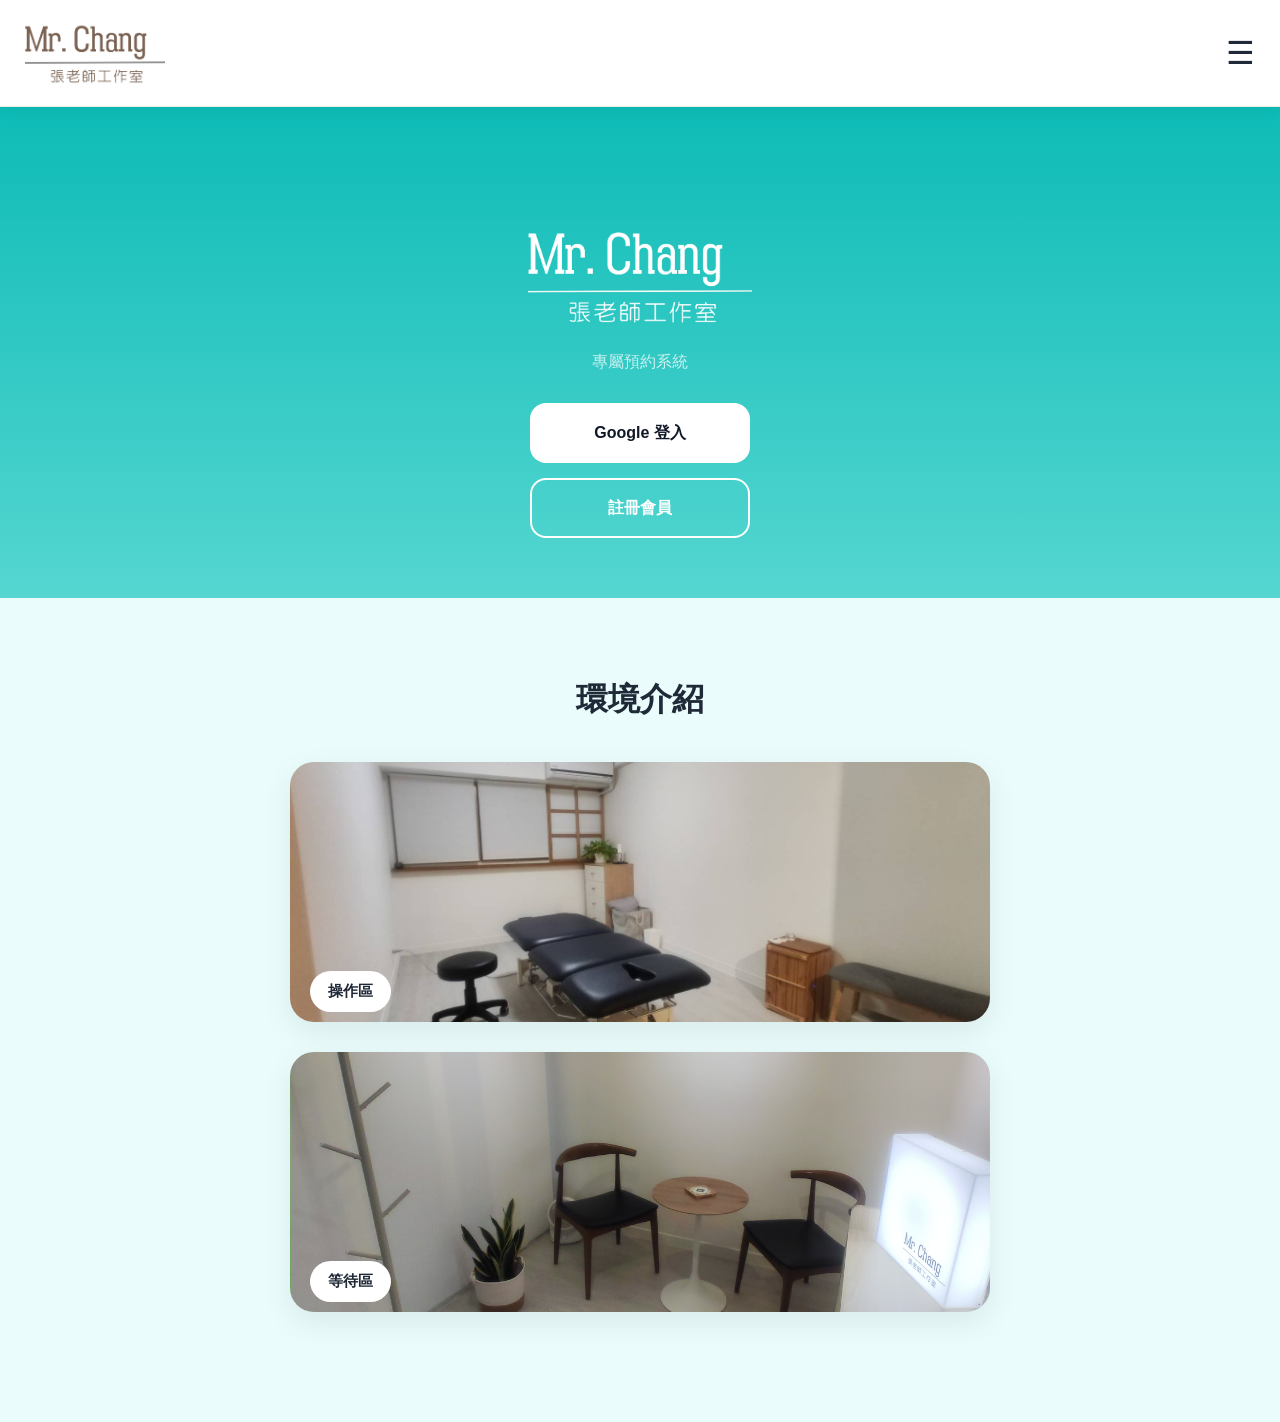
==== index.html @ dcbbfa02 "Update index.html" ====
<!DOCTYPE html>
<html lang="zh-Hant">

<head>
    <meta charset="UTF-8">
    <meta name="viewport" content="width=device-width, initial-scale=1.0">

    <title>Mr. Chang 張老師工作室</title>

    <link rel="stylesheet" href="css/base.css">
    <link rel="stylesheet" href="css/components.css">
    <link rel="stylesheet" href="css/animations.css">
</head>

<body>

    <nav class="navbar">
    
        <img src="assets/logo1.png" class="nav-logo">
    
        <button id="menuBtn">
            ☰
        </button>
    
    </nav>
    
    <div id="mobileMenu" class="mobile-menu">
    
        <a href="index.html">首頁</a>
        <a href="login.html">登入</a>
        <a href="register.html">註冊會員</a>
    
    </div>

    <main class="hero">
    
        <div class="hero-content">
    
            <img
                src="assets/logo.png"
                class="brand-logo"
                alt="Mr. Chang 張老師工作室">
        
            <p class="description">
                專屬預約系統
            </p>
    
            <div class="hero-buttons">
    
                <button class="primary-btn">
                    Google 登入
                </button>
    
                <button class="secondary-btn">
                    註冊會員
                </button>
    
            </div>
    
        </div>
    
    </main>

    <section class="environment">

        <h2>環境介紹</h2>
    
        <div class="env-card">

            <img
                src="assets/images/clinic.jpg"
                alt="操作區">
        
            <span class="env-tag">
                操作區
            </span>
        
        </div>
    
        <div class="env-card">

            <img
                src="assets/images/waiting.jpg"
                alt="等待區">
        
            <span class="env-tag">
                等待區
            </span>
        
        </div>
    
    </section>

    <script src="js/script.js"></script>

</body>

</html>
---- css/base.css ----
:root{
    --primary:#0ABAB5;
    --background:#0ABAB5;
    --text:#1F2937;
    --white:#FFFFFF;
}

*{
    margin:0;
    padding:0;
    box-sizing:border-box;
}

body{
    font-family:"Noto Sans TC", sans-serif;
    background:var(--background);
    color:var(--text);
}

.hero{
    min-height:auto;

    display:flex;
    flex-direction:column;
    justify-content:center;
    align-items:center;

    padding:120px 20px 60px;

    text-align:center;

    background:
    linear-gradient(
        180deg,
        #0ABAB5,
        #55D6D1
    );

    margin-top:80px;
}

.hero-image{
    width:100%;
    max-width:420px;

    margin-top:35px;
}

.hero-image img{

    width:100%;

    border-radius:24px;

    box-shadow:
    0 20px 40px rgba(0,0,0,.15);
}

.hero h1{

    color:white;

    font-size:2.4rem;

    line-height:1.1;

    margin-top:15px;
}

@media (max-width:768px){

    .hero{
        padding:40px 25px;
    }

    .hero-buttons{
        justify-content:center;
    }

    .hero h1{
        font-size:3rem;
    }

}
---- css/components.css ----
.enter-btn{

    background:white;

    color:#1F2937;

    border:none;

    border-radius:12px;

    padding:14px 32px;

    font-weight:600;
}

.enter-btn:hover{
    transform:translateY(-2px);
}

.badge{

    display:inline-block;

    padding:10px 18px;

    border-radius:999px;

    background:
    rgba(255,255,255,.2);

    color:white;

    font-size:.8rem;

    margin-bottom:20px;

}

.hero-buttons{

    display:flex;

    flex-direction:column;

    align-items:center;

    gap:15px;

    margin-top:30px;
}

.primary-btn,
.secondary-btn{

    width:220px;

    height:60px;

    border-radius:16px;

    font-size:1rem;

    font-weight:600;

    cursor:pointer;

    transition:.25s;
}

.primary-btn{

    background:white;

    color:#111827;

    border:none;
}

.secondary-btn{

    background:transparent;

    color:white;

    border:2px solid white;
}

.description{

    color:white;

    opacity:.75;

    margin-top:15px;

    font-size:1rem;
}

.navbar{

    position:fixed;

    top:0;
    left:0;

    width:100%;

    padding:18px 25px;

    display:flex;

    justify-content:space-between;

    align-items:center;

    background:white;

    border-bottom:
        1px solid rgba(0,0,0,.08);

    box-shadow:
        0 2px 15px rgba(0,0,0,.06);

    z-index:1000;
}

.logo{

    color:#1F2937;

    font-size:1.3rem;

    font-weight:700;

}

#menuBtn{

    background:none;

    border:none;

    color:#1F2937;

    font-size:2rem;

    cursor:pointer;

}

.mobile-menu{

    position:fixed;

    top:70px;

    left:0;

    width:100%;

    background:white;

    display:none;

    flex-direction:column;

    padding:20px;
}

.mobile-menu a{

    text-decoration:none;

    color:#1F2937;

    padding:15px 0;
}

.about{

    padding:80px 25px;

    background:white;

    text-align:center;
}

.about h2{

    font-size:2rem;

    margin-bottom:20px;

    color:#1F2937;
}

.about p{

    max-width:600px;

    margin:auto;

    line-height:1.8;

    color:#6B7280;
}

/* ===== 環境介紹 ===== */

.environment{

    padding:80px 20px;

    background:#EAFDFC;

    text-align:center;

}

.environment h2{

    font-size:2rem;

    color:#1F2937;

    margin-bottom:40px;

}

.env-card{

    position:relative;

    max-width:700px;

    margin:0 auto 30px;

    overflow:hidden;

    border-radius:24px;

    box-shadow:
        0 10px 30px rgba(0,0,0,.08);

}

.env-card img{
    width:100%;
    height:260px;
    object-fit:cover;
    display:block;
}

/* 手機版優化 */

@media (max-width:768px){

    .environment{

        padding:60px 20px;

    }

    .environment h2{

        font-size:1.8rem;

    }

    .env-card{

        margin-bottom:30px;

    }

}

.env-tag{

    position:absolute;

    left:20px;

    bottom:10px;

    background:white;

    color:#1F2937;

    padding:10px 18px;

    border-radius:999px;

    font-size:0.95rem;

    font-weight:600;

    backdrop-filter:blur(8px);

}

.auth-page{

    min-height:100vh;

    display:flex;

    justify-content:center;

    align-items:center;

    background:
    linear-gradient(
        135deg,
        #0ABAB5,
        #55D6D1
    );

}

.auth-card{

    width:90%;

    max-width:400px;

    background:white;

    padding:60px 35px;

    border-radius:24px;

    text-align:center;

    box-shadow:
        0 10px 30px rgba(0,0,0,.12);

}

.auth-card h1{

    margin-bottom:16px;

}

.auth-card p{

    margin-bottom:30px;

    color:#6B7280;

}

.auth-card .primary-btn{

    width:220px;

    height:60px;

    margin:auto;

}

@media (max-width:768px){

    .auth-card{

        width:90%;

        padding:45px 25px;

    }

}

/* ===== Logo ===== */

.nav-logo{

    width:140px;

    height:auto;

    display:block;

}

.brand-logo{

    width:280px;

    max-width:80%;

    height:auto;

    display:block;

    margin:20px auto;

}
---- css/animations.css ----
.hero{
    animation:fadeIn .8s ease;
}

@keyframes fadeIn{

    from{
        opacity:0;
        transform:translateY(20px);
    }

    to{
        opacity:1;
        transform:translateY(0);
    }

}
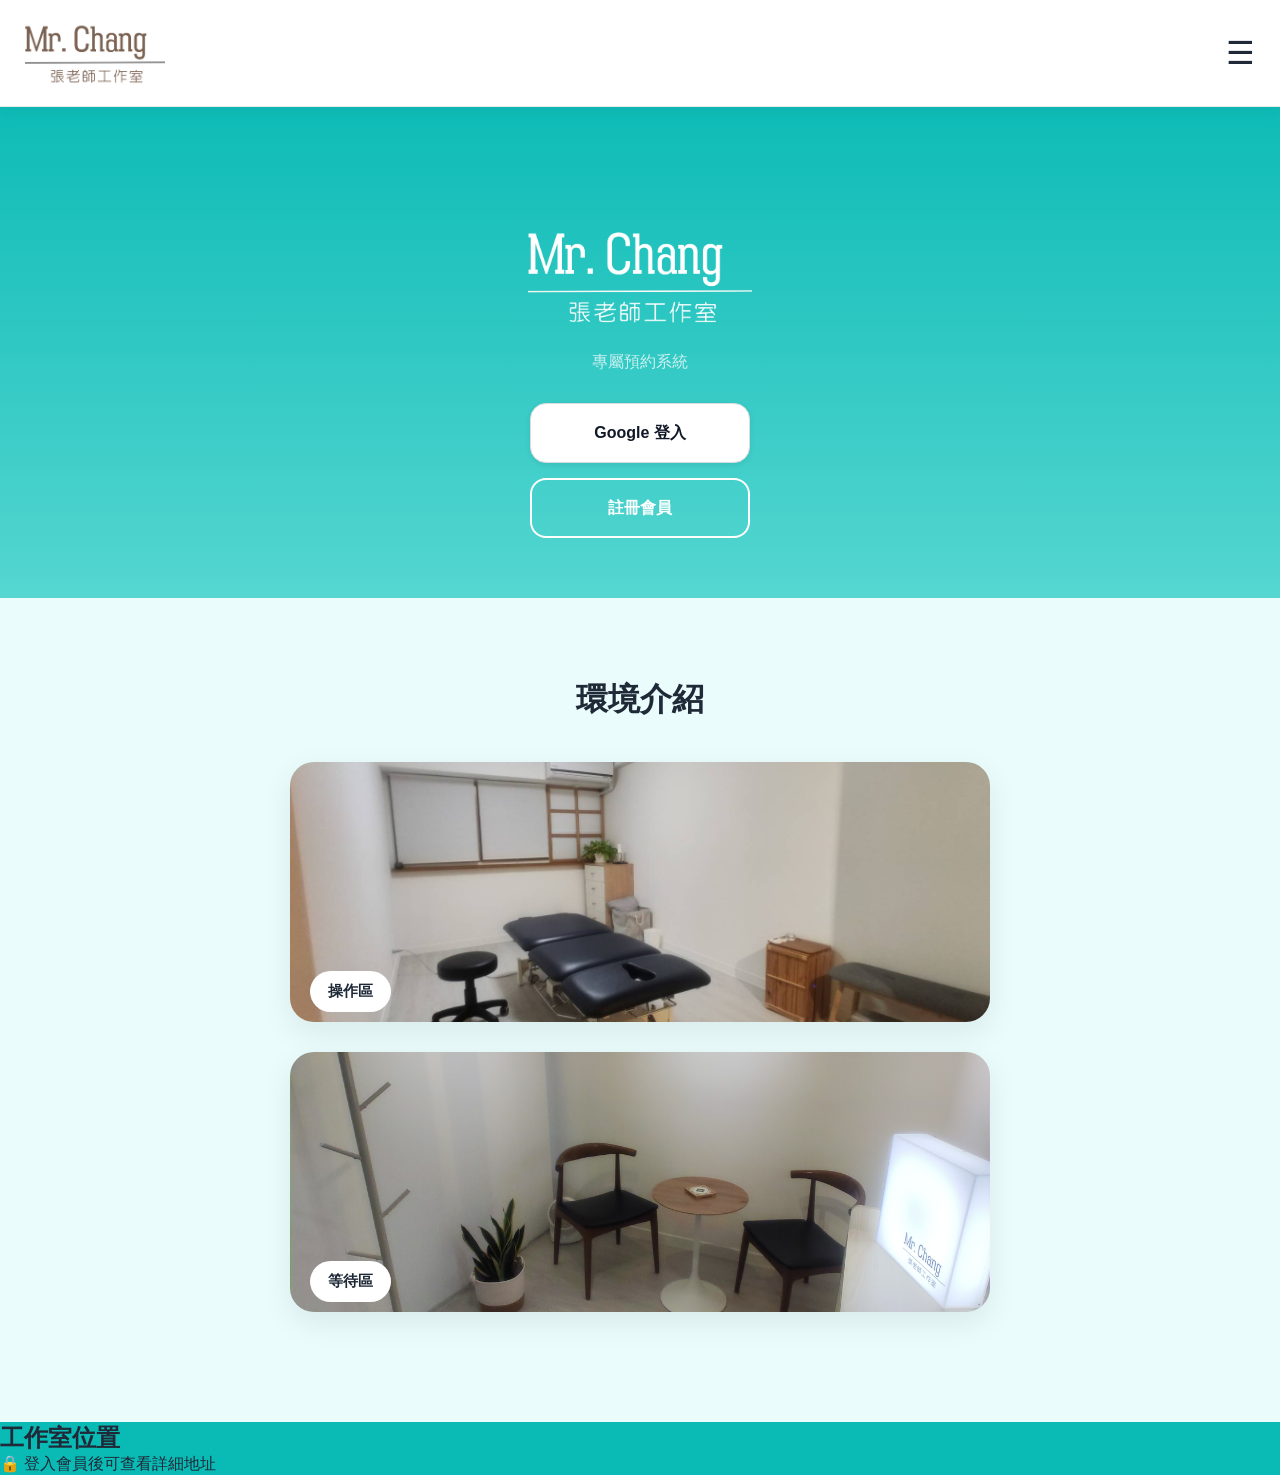
==== commit 65cf9b92: "Update index.html" ====
--- a/index.html
+++ b/index.html
@@ -46,15 +46,23 @@
             </p>
     
             <div class="hero-buttons">
-    
-                <button class="primary-btn">
+            
+                <a
+                    href="login.html"
+                    class="primary-btn">
+            
                     Google 登入
-                </button>
-    
-                <button class="secondary-btn">
+            
+                </a>
+            
+                <a
+                    href="register.html"
+                    class="secondary-btn">
+            
                     註冊會員
-                </button>
-    
+            
+                </a>
+            
             </div>
     
         </div>
@@ -91,6 +99,20 @@
     
     </section>
 
+    <section class="location">
+
+        <h2>工作室位置</h2>
+    
+        <div id="locationContent">
+    
+            <p>
+                🔒 登入會員後可查看詳細地址
+            </p>
+    
+        </div>
+    
+    </section>
+
     <script src="js/script.js"></script>
 
 </body>
--- a/css/components.css
+++ b/css/components.css
@@ -73,7 +73,11 @@
 
     color:#111827;
 
-    border:none;
+    border:1px solid #DADCE0;
+
+    box-shadow:
+        0 2px 6px rgba(0,0,0,.08);
+
 }
 
 .secondary-btn{
@@ -152,7 +156,7 @@
 
     position:fixed;
 
-    top:70px;
+    top:85px;
 
     left:0;
 
@@ -398,3 +402,81 @@
     margin:20px auto;
 
 }
+
+.auth-logo{
+
+    width:180px;
+
+    height:auto;
+
+    display:block;
+
+    margin:0 auto 25px;
+
+}
+
+.primary-btn,
+.secondary-btn{
+
+    display:flex;
+
+    justify-content:center;
+
+    align-items:center;
+
+    text-decoration:none;
+
+}
+
+.back-home{
+
+    display:inline-block;
+
+    margin-bottom:25px;
+
+    text-decoration:none;
+
+    color:#6B7280;
+
+    font-size:0.95rem;
+
+    transition:.2s;
+
+}
+
+.back-home:hover{
+
+    color:#0ABAB5;
+
+}
+
+.google-icon{
+
+    width:22px;
+
+    height:22px;
+
+    margin-right:10px;
+
+}
+
+.profile-actions{
+
+    display:flex;
+
+    flex-direction:column;
+
+    gap:15px;
+
+    margin-top:30px;
+
+}
+
+.profile-actions .primary-btn,
+.profile-actions .secondary-btn{
+
+    width:220px;
+
+    margin:auto;
+
+}
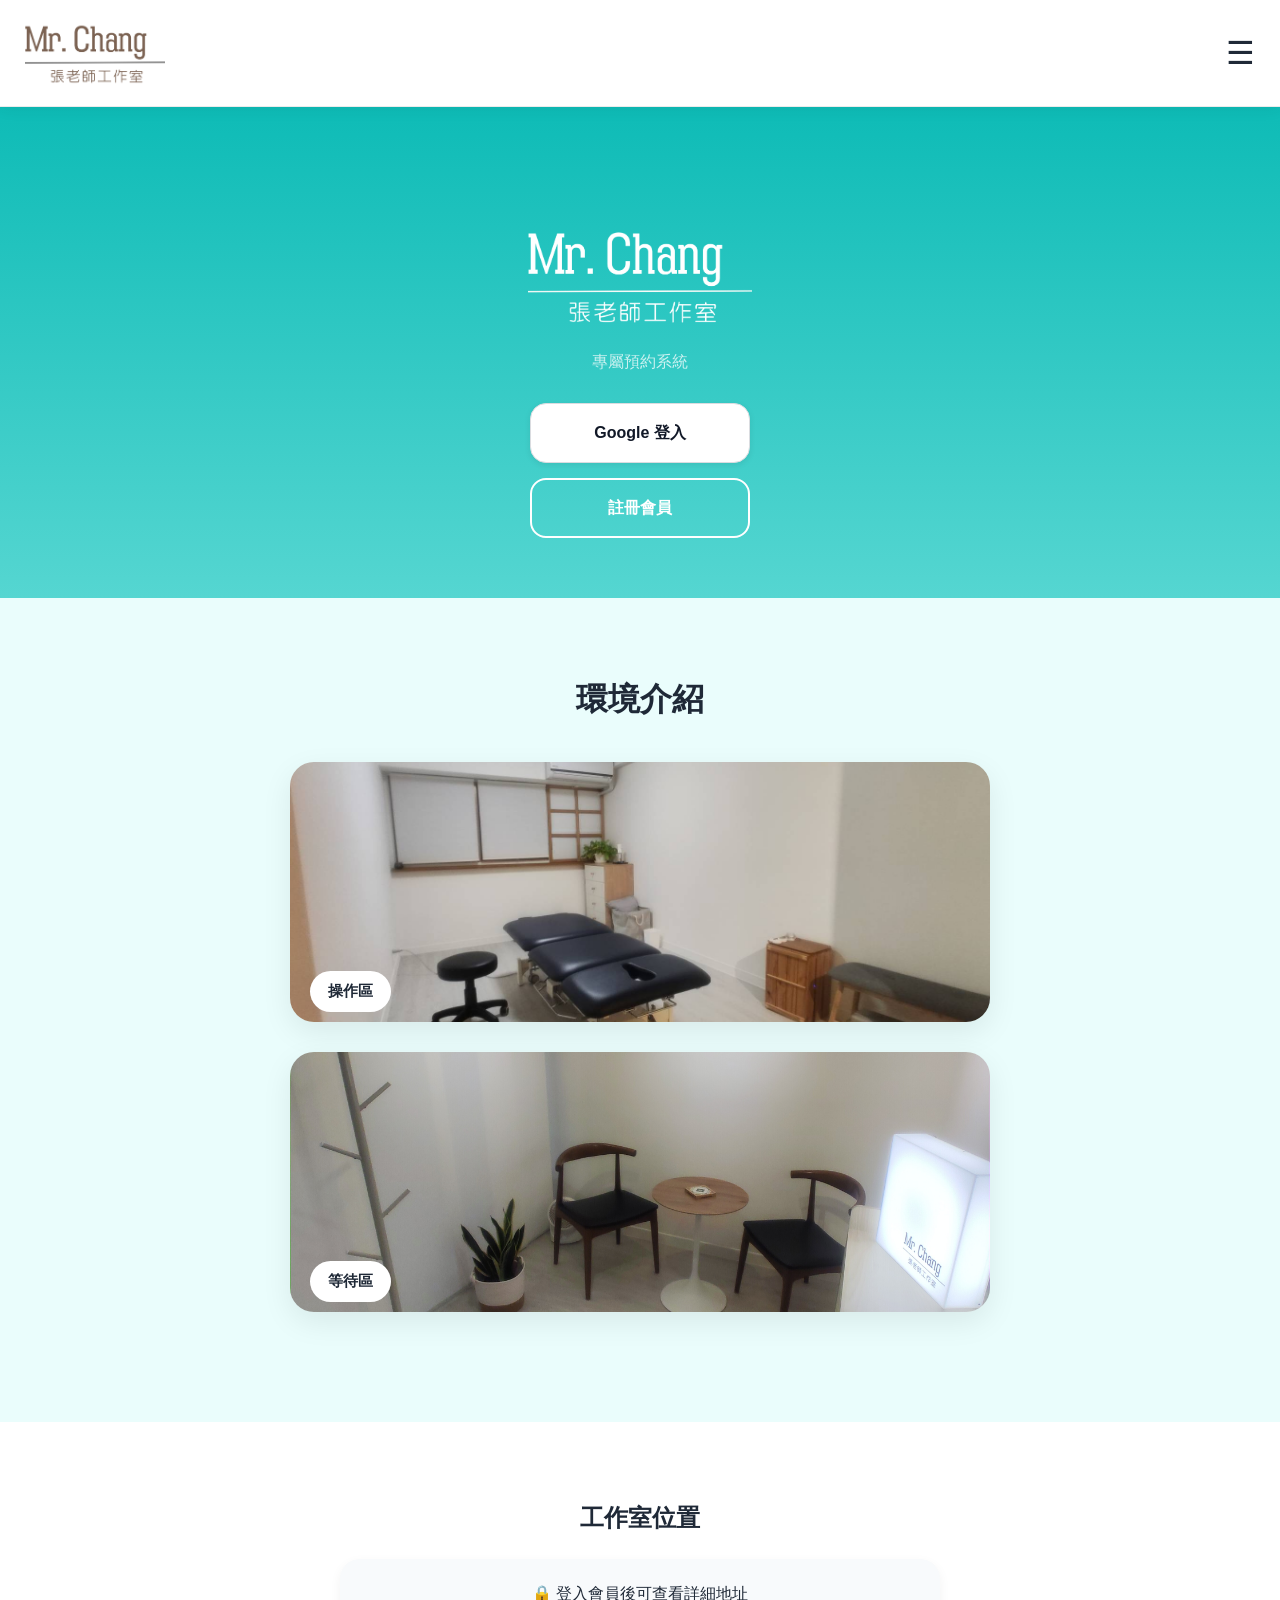
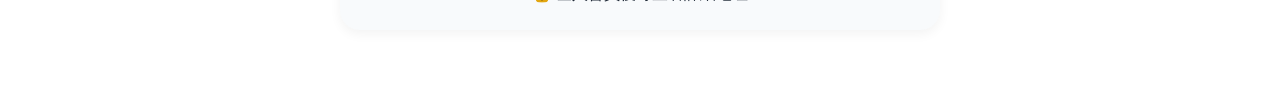
==== commit a8a517b3: "Update index.html" ====
--- a/index.html
+++ b/index.html
@@ -114,6 +114,7 @@
     </section>
 
     <script src="js/script.js"></script>
+    <script src="js/index.js"></script>
 
 </body>
 
--- a/css/components.css
+++ b/css/components.css
@@ -480,3 +480,38 @@
     margin:auto;
 
 }
+
+.location{
+
+    padding:80px 20px;
+
+    text-align:center;
+
+    background:white;
+
+}
+
+.location h2{
+
+    margin-bottom:25px;
+
+    color:#1F2937;
+
+}
+
+#locationContent{
+
+    max-width:600px;
+
+    margin:auto;
+
+    padding:25px;
+
+    border-radius:20px;
+
+    background:#F8FAFC;
+
+    box-shadow:
+        0 4px 12px rgba(0,0,0,.05);
+
+}
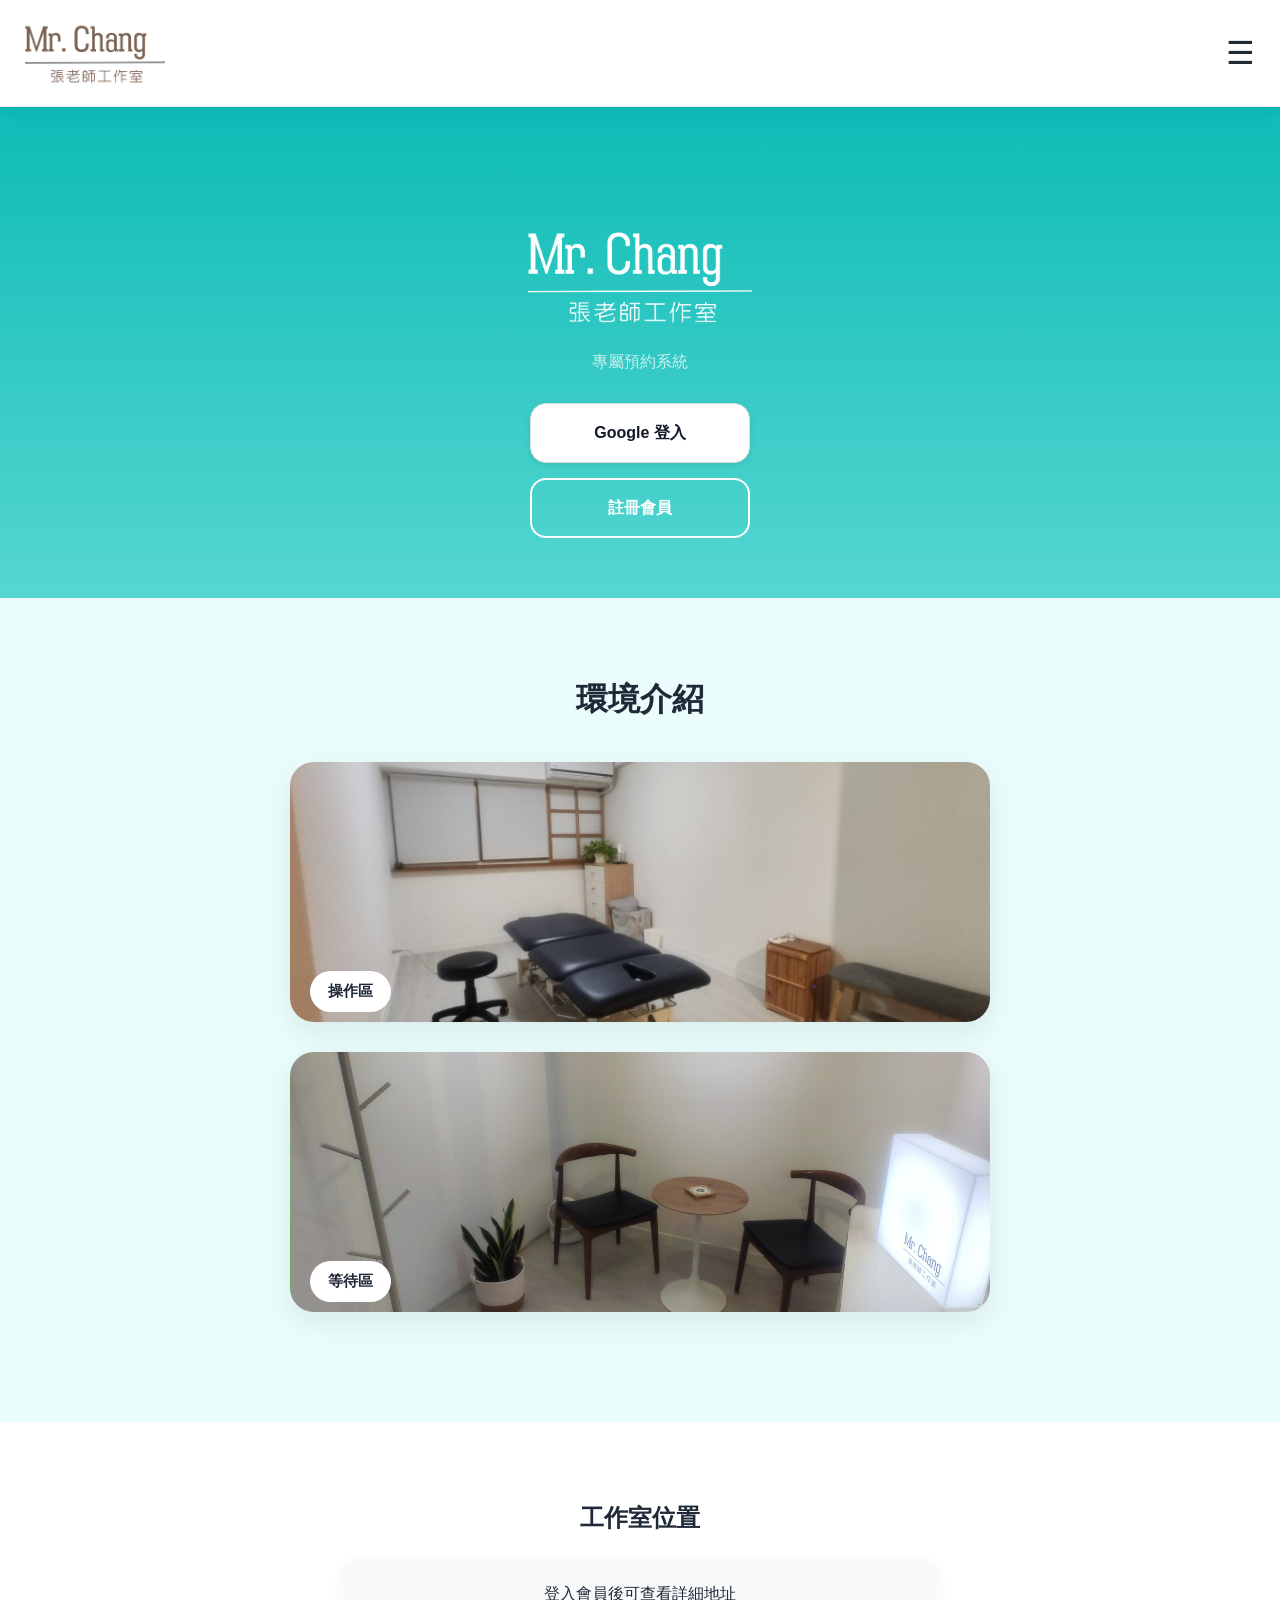
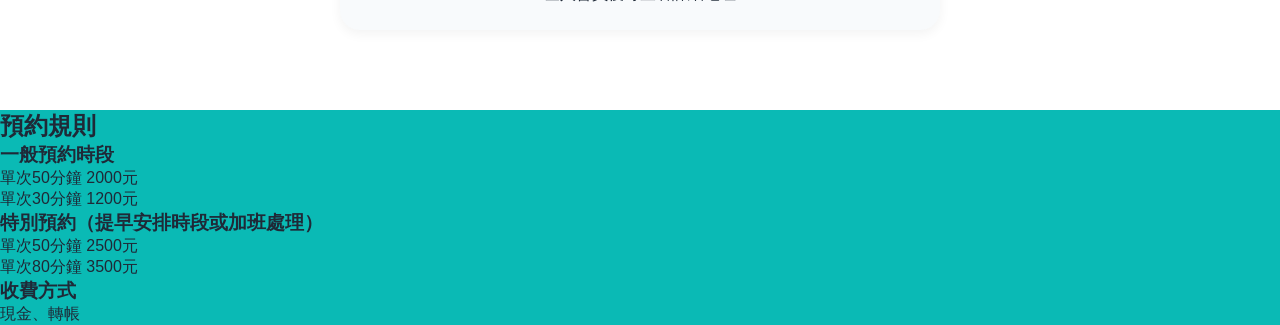
==== commit 16243619: "Update index.html" ====
--- a/index.html
+++ b/index.html
@@ -25,11 +25,6 @@
     </nav>
     
     <div id="mobileMenu" class="mobile-menu">
-    
-        <a href="index.html">首頁</a>
-        <a href="login.html">登入</a>
-        <a href="register.html">註冊會員</a>
-    
     </div>
 
     <main class="hero">
@@ -106,14 +101,63 @@
         <div id="locationContent">
     
             <p>
-                🔒 登入會員後可查看詳細地址
+                登入會員後可查看詳細地址
             </p>
     
         </div>
     
     </section>
 
+    <section class="booking-rules">
+    
+        <h2>
+            預約規則
+        </h2>
+    
+        <h3>
+            一般預約時段
+        </h3>
+    
+        <ul>
+    
+            <li>
+                單次50分鐘 2000元
+            </li>
+    
+            <li>
+                單次30分鐘 1200元
+            </li>
+    
+        </ul>
+    
+        <h3>
+            特別預約（提早安排時段或加班處理）
+        </h3>
+    
+        <ul>
+    
+            <li>
+                單次50分鐘 2500元
+            </li>
+    
+            <li>
+                單次80分鐘 3500元
+            </li>
+    
+        </ul>
+    
+        <h3>
+            收費方式
+        </h3>
+    
+        <p>
+            現金、轉帳
+        </p>
+    
+    </section>
+
     <script src="js/script.js"></script>
+    <script src="js/navbar.js"></script>
     <script src="js/index.js"></script>
 
 </body>
--- a/css/components.css
+++ b/css/components.css
@@ -515,3 +515,422 @@
         0 4px 12px rgba(0,0,0,.05);
 
 }
+
+.booking-page{
+
+    min-height:100vh;
+
+    display:flex;
+
+    justify-content:center;
+
+    align-items:center;
+
+    padding:120px 20px 40px;
+
+    background:
+    linear-gradient(
+        135deg,
+        #0ABAB5,
+        #55D6D1
+    );
+
+}
+
+.booking-card{
+
+    width:100%;
+
+    max-width:500px;
+
+    background:white;
+
+    border-radius:24px;
+
+    padding:40px;
+
+    text-align:center;
+
+    box-shadow:
+        0 10px 30px rgba(0,0,0,.12);
+
+}
+
+#bookBtn{
+
+    margin:30px auto 0;
+
+}
+
+.member-type{
+
+    display:inline-block;
+
+    margin-top:20px;
+
+    padding:10px 18px;
+
+    border-radius:999px;
+
+    background:#EAFDFC;
+
+    color:#0ABAB5;
+
+    font-weight:600;
+
+}
+
+.date-list{
+
+    display:flex;
+
+    flex-direction:column;
+
+    gap:12px;
+
+    margin:25px 0;
+
+}
+
+.date-btn{
+
+    padding:15px;
+
+    border:none;
+
+    border-radius:14px;
+
+    background:#F1F5F9;
+
+    cursor:pointer;
+
+    font-size:1rem;
+
+    transition:.2s;
+
+}
+
+.date-btn:hover{
+
+    background:#E2E8F0;
+
+}
+
+.booking-info{
+
+    margin:25px 0;
+
+    color:#6B7280;
+
+    line-height:1.8;
+
+}
+
+/* ===== 會員中心 ===== */
+
+.profile-page{
+
+    max-width:800px;
+
+    margin:120px auto 60px;
+
+    padding:20px;
+
+}
+
+.profile-page h1{
+
+    font-size:2rem;
+
+    margin-bottom:30px;
+
+    color:#1F2937;
+
+}
+
+.profile-info{
+
+    background:white;
+
+    border-radius:20px;
+
+    padding:25px;
+
+    box-shadow:
+        0 4px 12px rgba(0,0,0,.05);
+
+}
+
+.info-item{
+
+    display:flex;
+
+    justify-content:space-between;
+
+    align-items:center;
+
+    padding:18px 0;
+
+    border-bottom:
+        1px solid #E5E7EB;
+
+}
+
+.info-item:last-child{
+
+    border-bottom:none;
+
+}
+
+.info-label{
+
+    font-weight:600;
+
+    color:#6B7280;
+
+}
+
+.profile-menu{
+
+    margin-top:30px;
+
+    display:flex;
+
+    flex-direction:column;
+
+    gap:12px;
+
+}
+
+.profile-link,
+.logout-btn{
+
+    width:100%;
+
+    padding:18px;
+
+    border:none;
+
+    border-radius:16px;
+
+    background:white;
+
+    text-decoration:none;
+
+    color:#1F2937;
+
+    font-size:1rem;
+
+    text-align:left;
+
+    cursor:pointer;
+
+    box-shadow:
+        0 4px 12px rgba(0,0,0,.05);
+
+}
+
+.logout-btn{
+
+    font-family:inherit;
+
+}
+
+.booking-notice{
+
+    margin:25px 0;
+
+    color:#6B7280;
+
+    line-height:1.8;
+
+    font-size:.95rem;
+
+}
+
+.date-btn.selected{
+
+    background:#0ABAB5;
+
+    color:white;
+
+    font-weight:600;
+
+}
+
+.booking-record{
+
+    margin-top:30px;
+
+}
+
+.booking-card{
+
+    background:white;
+
+    border-radius:20px;
+
+    padding:25px;
+
+    margin-bottom:25px;
+
+    box-shadow:
+        0 4px 12px rgba(0,0,0,.08);
+
+}
+
+.booking-header{
+
+    font-size:1.2rem;
+
+    font-weight:700;
+
+    color:#1F2937;
+
+    margin-bottom:20px;
+
+}
+
+.calendar-card{
+
+    margin-top:25px;
+
+    background:white;
+
+    border-radius:20px;
+
+    padding:20px;
+
+}
+
+.calendar-header{
+
+    display:flex;
+
+    justify-content:center;
+
+    align-items:center;
+
+    margin-bottom:20px;
+
+}
+
+.calendar-header button{
+
+    border:none;
+
+    background:none;
+
+    font-size:1.3rem;
+
+    cursor:pointer;
+
+}
+
+.weekdays{
+
+    display:grid;
+
+    grid-template-columns:
+    repeat(7,1fr);
+
+    margin-bottom:10px;
+
+    font-weight:600;
+
+}
+
+.weekdays span{
+
+    text-align:center;
+
+}
+
+.calendar-days{
+
+    display:grid;
+
+    grid-template-columns:
+    repeat(7,1fr);
+
+    gap:8px;
+
+}
+
+.calendar-day{
+
+    height:45px;
+
+    border-radius:12px;
+
+    border:none;
+
+    background:#F1F5F9;
+
+    cursor:pointer;
+
+}
+
+.calendar-day:hover{
+
+    background:#E2E8F0;
+
+}
+
+.calendar-day.selected{
+
+    background:#0ABAB5;
+
+    color:white;
+
+    font-weight:700;
+
+}
+
+.slot-list{
+
+    display:flex;
+
+    flex-direction:column;
+
+    gap:12px;
+
+    margin:25px 0;
+
+}
+
+.slot-btn{
+
+    width:100%;
+
+    padding:18px;
+
+    border:none;
+
+    border-radius:16px;
+
+    background:#F1F5F9;
+
+    cursor:pointer;
+
+    font-size:1rem;
+
+    transition:.2s;
+
+}
+
+.slot-btn:hover{
+
+    background:#E2E8F0;
+
+}
+
+.slot-btn.selected{
+
+    background:#0ABAB5;
+
+    color:white;
+
+    font-weight:600;
+
+}
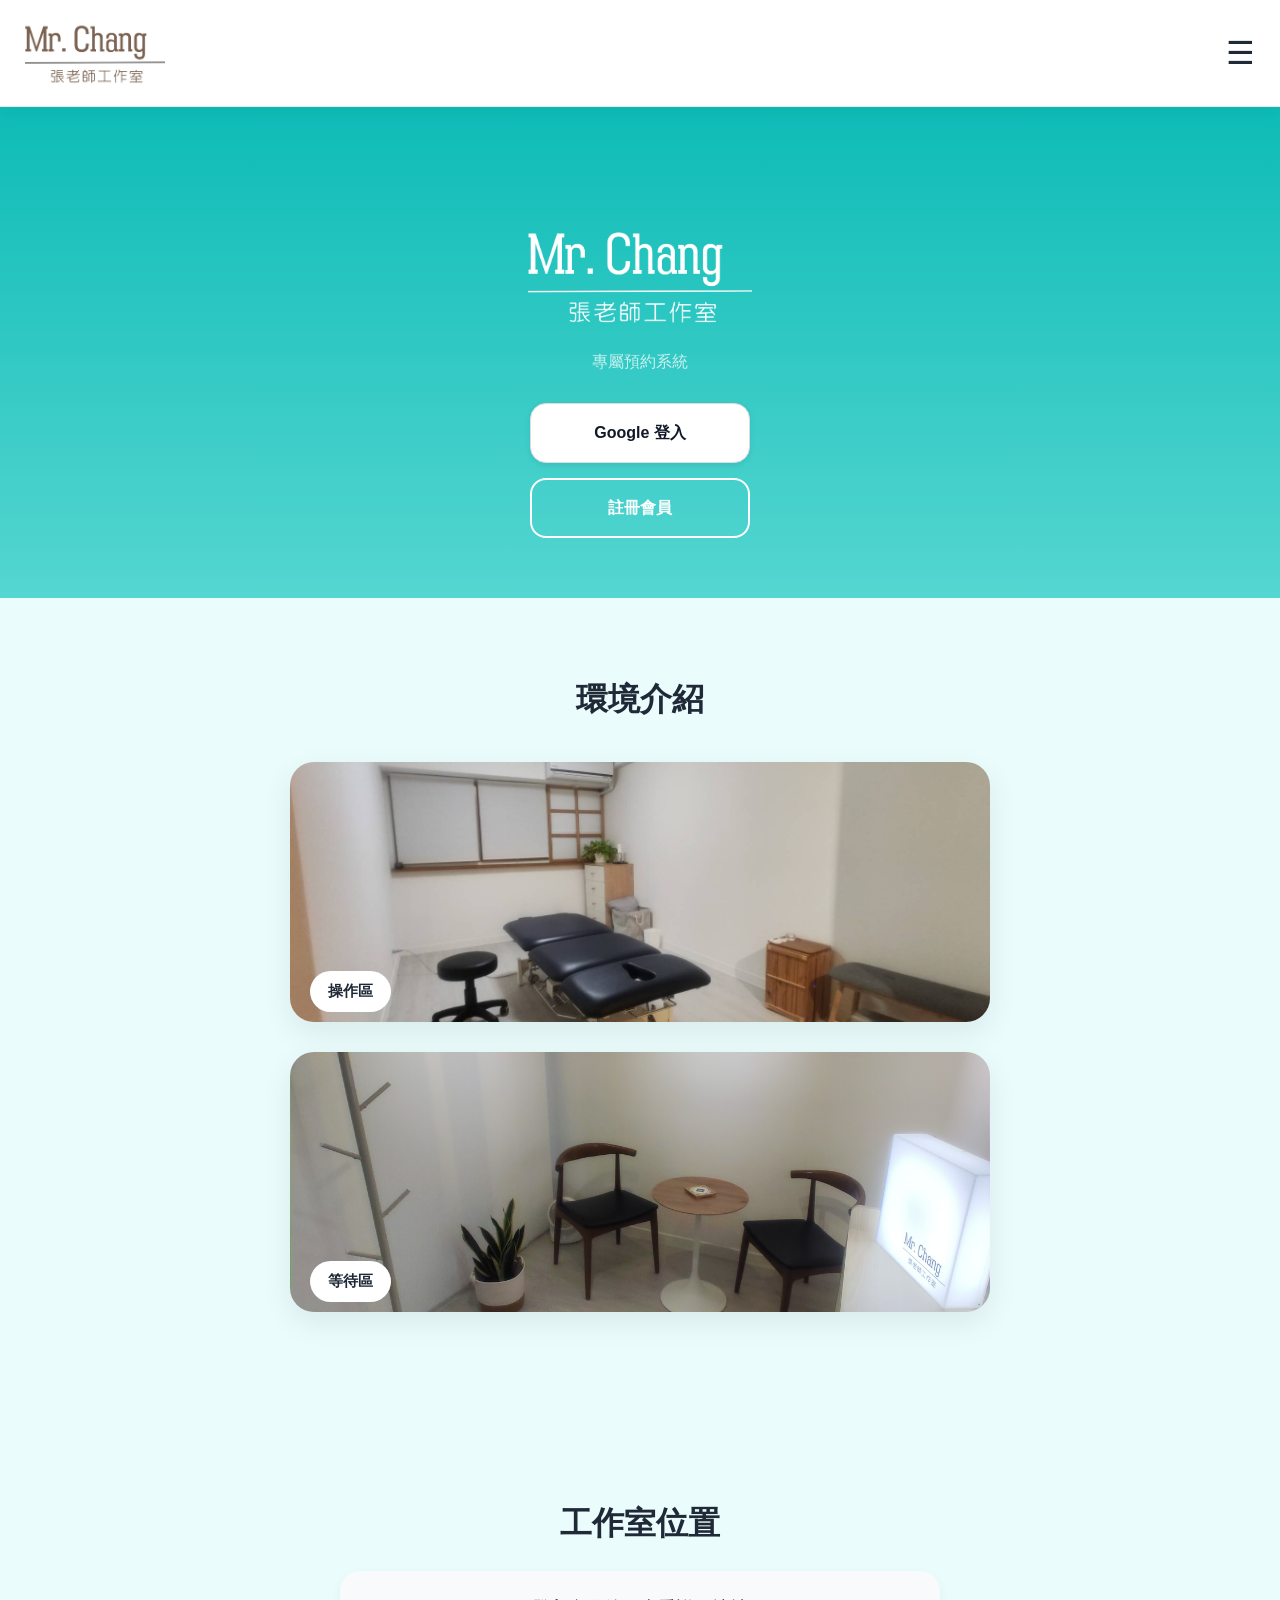
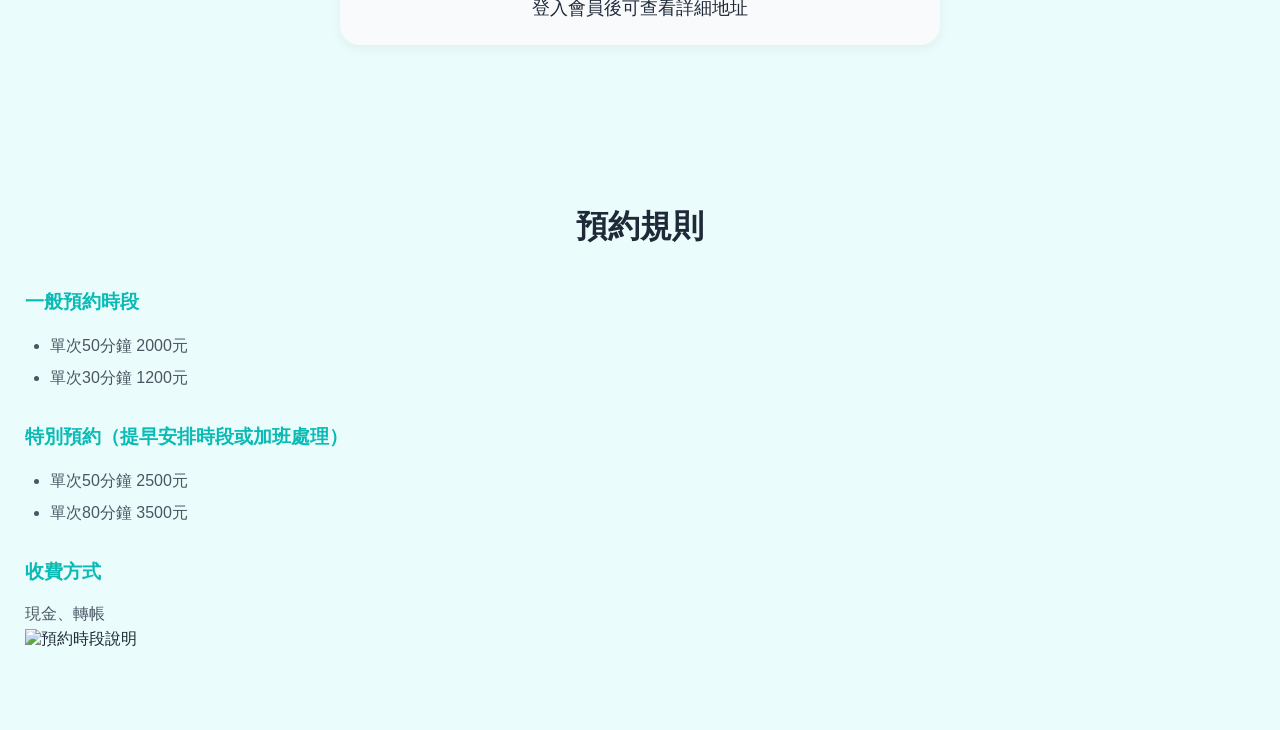
==== commit 60827a5c: "Update index.html" ====
--- a/index.html
+++ b/index.html
@@ -153,6 +153,11 @@
         <p>
             現金、轉帳
         </p>
+
+        <img
+            src="assets/booking-rules.jpg"
+            class="rules-image"
+            alt="預約時段說明">
     
     </section>
 
--- a/css/components.css
+++ b/css/components.css
@@ -487,11 +487,13 @@
 
     text-align:center;
 
-    background:white;
+    background:#EAFDFC;
 
 }
 
 .location h2{
+
+    font-size:2rem;
 
     margin-bottom:25px;
 
@@ -513,6 +515,14 @@
 
     box-shadow:
         0 4px 12px rgba(0,0,0,.05);
+
+}
+
+#locationContent p{
+
+    font-size:1.1rem;
+
+    font-weight:500;
 
 }
 
@@ -934,3 +944,53 @@
     font-weight:600;
 
 }
+
+.booking-rules{
+
+    padding:80px 25px;
+
+    background:#EAFDFC;
+
+}
+
+.booking-rules h2{
+
+    text-align:center;
+
+    font-size:2rem;
+
+    margin-bottom:40px;
+
+    color:#1F2937;
+
+}
+
+.booking-rules h3{
+
+    margin-top:30px;
+
+    margin-bottom:15px;
+
+    color:#0ABAB5;
+
+    font-size:1.2rem;
+
+}
+
+.booking-rules ul{
+
+    padding-left:25px;
+
+    line-height:2;
+
+    color:#4B5563;
+
+}
+
+.booking-rules p{
+
+    line-height:1.8;
+
+    color:#4B5563;
+
+}
